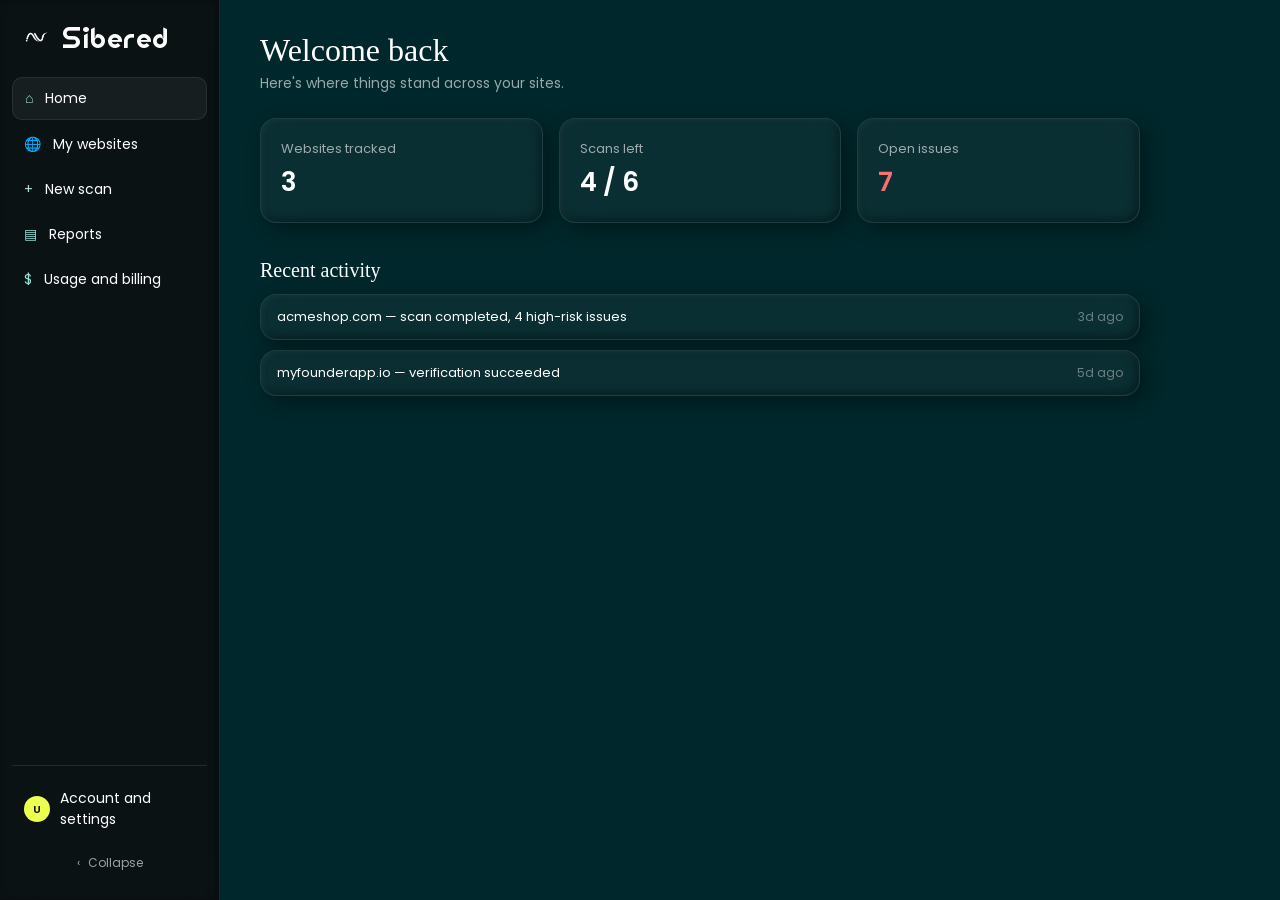
==== index.html @ 8d94bdd1 "Yup" ====
<!doctype html>
<html lang="en">
<head>
<meta charset="UTF-8">
<meta name="viewport" content="width=device-width, initial-scale=1.0">
<title>Sibered — Home</title>
<link rel="preconnect" href="https://fonts.googleapis.com">
<link href="https://fonts.googleapis.com/css2?family=Poppins:wght@300;400;500;600;700&display=swap" rel="stylesheet">
<link rel="stylesheet" href="style.css">
</head>
<body>
<div class="app">
  <aside class="sidebar" id="sidebar">
    <div class="logo-row"><img src="logo.png" alt="Sibered"><span class="wordmark">Sibered</span></div>
    <nav class="nav">
      <a href="index.html" class="active"><span class="icon">⌂</span><span class="label">Home</span></a>
      <a href="websites.html"><span class="icon">🌐</span><span class="label">My websites</span></a>
      <a href="add-website.html"><span class="icon">+</span><span class="label">New scan</span></a>
      <a href="reports.html"><span class="icon">▤</span><span class="label">Reports</span></a>
      <a href="billing.html"><span class="icon">$</span><span class="label">Usage and billing</span></a>
    </nav>
    <div class="sidebar-bottom">
      <a href="settings.html" class="account-link"><div class="avatar">U</div><span class="label">Account and settings</span></a>
      <button class="collapse-btn" id="collapseBtn"><span>‹</span><span class="label">Collapse</span></button>
    </div>
  </aside>

  <main class="main">
    <h1>Welcome back</h1>
    <p class="subtitle">Here's where things stand across your sites.</p>

    <div class="grid-3" style="margin-bottom:36px;">
      <div class="card"><div class="stat-label">Websites tracked</div><div class="stat-value">3</div></div>
      <div class="card"><div class="stat-label">Scans left</div><div class="stat-value">4 / 6</div></div>
      <div class="card"><div class="stat-label">Open issues</div><div class="stat-value danger">7</div></div>
    </div>

    <h2 style="font-size:20px; margin-bottom:12px;">Recent activity</h2>
    <div class="card list-row" style="margin-bottom:10px;">
      <span style="font-size:13px;">acmeshop.com — scan completed, 4 high-risk issues</span>
      <span style="font-size:12px; color:rgba(255,255,255,0.4);">3d ago</span>
    </div>
    <div class="card list-row">
      <span style="font-size:13px;">myfounderapp.io — verification succeeded</span>
      <span style="font-size:12px; color:rgba(255,255,255,0.4);">5d ago</span>
    </div>
  </main>
</div>
<script src="script.js"></script>
</body>
</html>
---- style.css ----
@font-face {
  font-family: 'Donato';
  src: url('donato-regular.ttf') format('truetype');
}

:root {
  --base: #00272B;
  --charcoal: #0E0E10;
  --plum: #32202F;
  --lime: #EDFF4F;
  --turquoise: #99E1D9;
}

* { box-sizing: border-box; }

html, body {
  margin: 0;
  padding: 0;
  background: var(--base);
  color: #FFFFFF;
  font-family: 'Poppins', sans-serif;
}

h1, h2 {
  font-family: 'Times New Roman', 'Times New Roman MT', serif;
  font-weight: 400;
  margin: 0;
}

a { color: inherit; text-decoration: none; }

.app {
  display: flex;
  min-height: 100vh;
}

/* ---------- Sidebar ---------- */
.sidebar {
  width: 220px;
  min-width: 220px;
  height: 100vh;
  position: sticky;
  top: 0;
  display: flex;
  flex-direction: column;
  background: rgba(14, 14, 16, 0.8);
  backdrop-filter: blur(18px);
  border-right: 1px solid rgba(255,255,255,0.08);
  box-shadow: inset -3px 0 8px rgba(0,0,0,0.3);
  transition: width 0.25s ease, min-width 0.25s ease;
  padding: 20px 12px;
}
.sidebar.collapsed { width: 76px; min-width: 76px; }

.logo-row {
  display: flex;
  align-items: center;
  gap: 10px;
  padding: 0 8px 24px;
}
.logo-row img { width: 32px; height: 32px; flex-shrink: 0; }
.logo-row .wordmark {
  font-family: 'Donato', sans-serif;
  font-size: 20px;
  letter-spacing: 0.5px;
  white-space: nowrap;
  overflow: hidden;
}
.sidebar.collapsed .wordmark { display: none; }

.nav { display: flex; flex-direction: column; gap: 4px; flex: 1; }
.nav a {
  display: flex;
  align-items: center;
  gap: 12px;
  padding: 10px 12px;
  border-radius: 10px;
  font-size: 14px;
  color: #fff;
}
.nav a:hover { background: rgba(255,255,255,0.05); }
.nav a.active {
  background: rgba(255,255,255,0.05);
  border: 1px solid rgba(255,255,255,0.08);
}
.nav a .icon { color: var(--turquoise); flex-shrink: 0; }
.sidebar.collapsed .nav a span.label { display: none; }

.sidebar-bottom {
  border-top: 1px solid rgba(255,255,255,0.1);
  padding-top: 12px;
  display: flex;
  flex-direction: column;
  gap: 6px;
}
.account-link {
  display: flex;
  align-items: center;
  gap: 10px;
  padding: 10px 12px;
  border-radius: 10px;
  font-size: 14px;
}
.account-link:hover { background: rgba(255,255,255,0.05); }
.avatar {
  width: 26px; height: 26px; border-radius: 50%;
  background: var(--lime); color: var(--charcoal);
  display: flex; align-items: center; justify-content: center;
  font-size: 11px; font-weight: 600; flex-shrink: 0;
}
.sidebar.collapsed .account-link span.label { display: none; }

.collapse-btn {
  display: flex; align-items: center; justify-content: center; gap: 8px;
  padding: 8px 12px; border-radius: 10px; font-size: 12px;
  color: rgba(255,255,255,0.6); background: none; border: none; cursor: pointer;
  width: 100%; font-family: inherit;
}
.collapse-btn:hover { color: #fff; background: rgba(255,255,255,0.05); }

/* ---------- Main content ---------- */
.main { flex: 1; padding: 32px 40px; max-width: 960px; }
.subtitle { color: rgba(255,255,255,0.6); font-size: 14px; margin: 4px 0 24px; }

/* ---------- Clay + glass surface ---------- */
.card {
  background: rgba(255,255,255,0.04);
  backdrop-filter: blur(18px);
  border: 1px solid rgba(255,255,255,0.08);
  border-radius: 16px;
  box-shadow:
    inset 2px 2px 6px rgba(255,255,255,0.05),
    inset -3px -3px 8px rgba(0,0,0,0.35),
    6px 6px 18px rgba(0,0,0,0.35);
  padding: 20px;
}

.btn-primary {
  background: linear-gradient(145deg, #EDFF4F, #c8dc32);
  color: var(--charcoal);
  border: none;
  border-radius: 12px;
  padding: 11px 18px;
  font-size: 14px;
  font-weight: 500;
  font-family: inherit;
  cursor: pointer;
  display: inline-flex;
  align-items: center;
  gap: 8px;
  box-shadow: 3px 3px 8px rgba(0,0,0,0.4), inset 1px 1px 2px rgba(255,255,255,0.4);
  transition: transform 0.15s ease;
}
.btn-primary:hover { transform: translateY(-1px); }
.btn-primary:active { transform: translateY(0); }
.btn-primary:disabled { opacity: 0.6; cursor: not-allowed; }

.btn-locked {
  background: rgba(255,255,255,0.05);
  color: rgba(255,255,255,0.4);
  border: none;
  border-radius: 12px;
  padding: 11px 18px;
  font-size: 14px;
  font-family: inherit;
  display: inline-flex;
  align-items: center;
  gap: 8px;
}

.grid-3 { display: grid; grid-template-columns: repeat(3, 1fr); gap: 16px; }

.stat-label { color: rgba(255,255,255,0.6); font-size: 13px; margin-bottom: 4px; }
.stat-value { font-size: 26px; font-weight: 600; }
.stat-value.danger { color: #f87171; }

.badge {
  font-size: 11px;
  padding: 3px 10px;
  border-radius: 8px;
  display: inline-block;
}
.badge.high { background: rgba(239,68,68,0.15); color: #fca5a5; }
.badge.low { background: rgba(153,225,217,0.15); color: var(--turquoise); }
.badge.medium { background: rgba(234,179,8,0.15); color: #fde047; }
.badge.unverified { background: rgba(255,255,255,0.1); color: rgba(255,255,255,0.6); }

label { font-size: 13px; color: rgba(255,255,255,0.6); display: block; margin-bottom: 6px; }
input[type="text"], select {
  width: 100%;
  background: rgba(255,255,255,0.05);
  border: 1px solid rgba(255,255,255,0.1);
  border-radius: 12px;
  padding: 10px 14px;
  font-size: 14px;
  color: #fff;
  font-family: inherit;
  margin-bottom: 16px;
}
input[type="text"]:focus, select:focus { outline: none; border-color: rgba(153,225,217,0.5); }

.checkbox-row {
  display: flex;
  align-items: flex-start;
  gap: 8px;
  font-size: 13px;
  color: rgba(255,255,255,0.7);
  margin-bottom: 20px;
}

.error-text { color: #f87171; font-size: 12px; margin: -8px 0 12px; }

.tabs { display: flex; gap: 6px; margin-bottom: 20px; }
.tab {
  font-size: 13px;
  padding: 6px 14px;
  border-radius: 8px;
  color: rgba(255,255,255,0.5);
  background: none;
  border: none;
  cursor: pointer;
  font-family: inherit;
}
.tab.active { background: rgba(255,255,255,0.1); color: #fff; font-weight: 500; }

.code-box {
  background: rgba(0,0,0,0.3);
  border-radius: 12px;
  padding: 10px 14px;
  display: flex;
  align-items: center;
  justify-content: space-between;
  margin-bottom: 20px;
  font-family: monospace;
  font-size: 12px;
  color: var(--turquoise);
}

.progress-track {
  height: 6px;
  background: rgba(255,255,255,0.1);
  border-radius: 4px;
  overflow: hidden;
}
.progress-fill {
  height: 100%;
  background: var(--lime);
  transition: width 0.6s ease;
}

.steps-row { display: flex; justify-content: space-between; margin-bottom: 20px; }
.step { flex: 1; text-align: center; }
.step-circle {
  width: 30px; height: 30px; border-radius: 50%;
  display: flex; align-items: center; justify-content: center;
  margin: 0 auto 6px;
  font-size: 13px;
  background: rgba(255,255,255,0.1);
  color: rgba(255,255,255,0.4);
}
.step-circle.done { background: var(--turquoise); color: var(--charcoal); }
.step-circle.active { background: var(--lime); color: var(--charcoal); }
.step-label { font-size: 11px; color: rgba(255,255,255,0.4); }
.step-label.on { color: #fff; }

.depth-options { display: flex; gap: 10px; margin-bottom: 20px; }
.depth-btn {
  flex: 1;
  background: rgba(255,255,255,0.05);
  border: 1px solid transparent;
  border-radius: 12px;
  padding: 12px;
  text-align: center;
  font-size: 13px;
  color: #fff;
  cursor: pointer;
  font-family: inherit;
}
.depth-btn.selected { border-color: rgba(153,225,217,0.5); background: rgba(255,255,255,0.1); font-weight: 500; }
.depth-btn.locked { color: rgba(255,255,255,0.3); cursor: not-allowed; }
.depth-time { font-size: 11px; color: rgba(255,255,255,0.4); margin-top: 2px; }

.locked-row {
  display: flex; justify-content: space-between; align-items: center;
  font-size: 13px; color: rgba(255,255,255,0.4);
  padding: 8px 0; border-bottom: 1px solid rgba(255,255,255,0.1);
}

.plan-card { position: relative; }
.plan-card.popular { border: 1px solid rgba(153,225,217,0.5); }
.popular-tag {
  position: absolute; top: -10px; left: 16px;
  background: var(--turquoise); color: var(--charcoal);
  font-size: 11px; padding: 2px 8px; border-radius: 8px; font-weight: 600;
}

.list-row {
  display: flex; justify-content: space-between; align-items: center;
  padding: 12px 16px; margin-bottom: 10px;
}
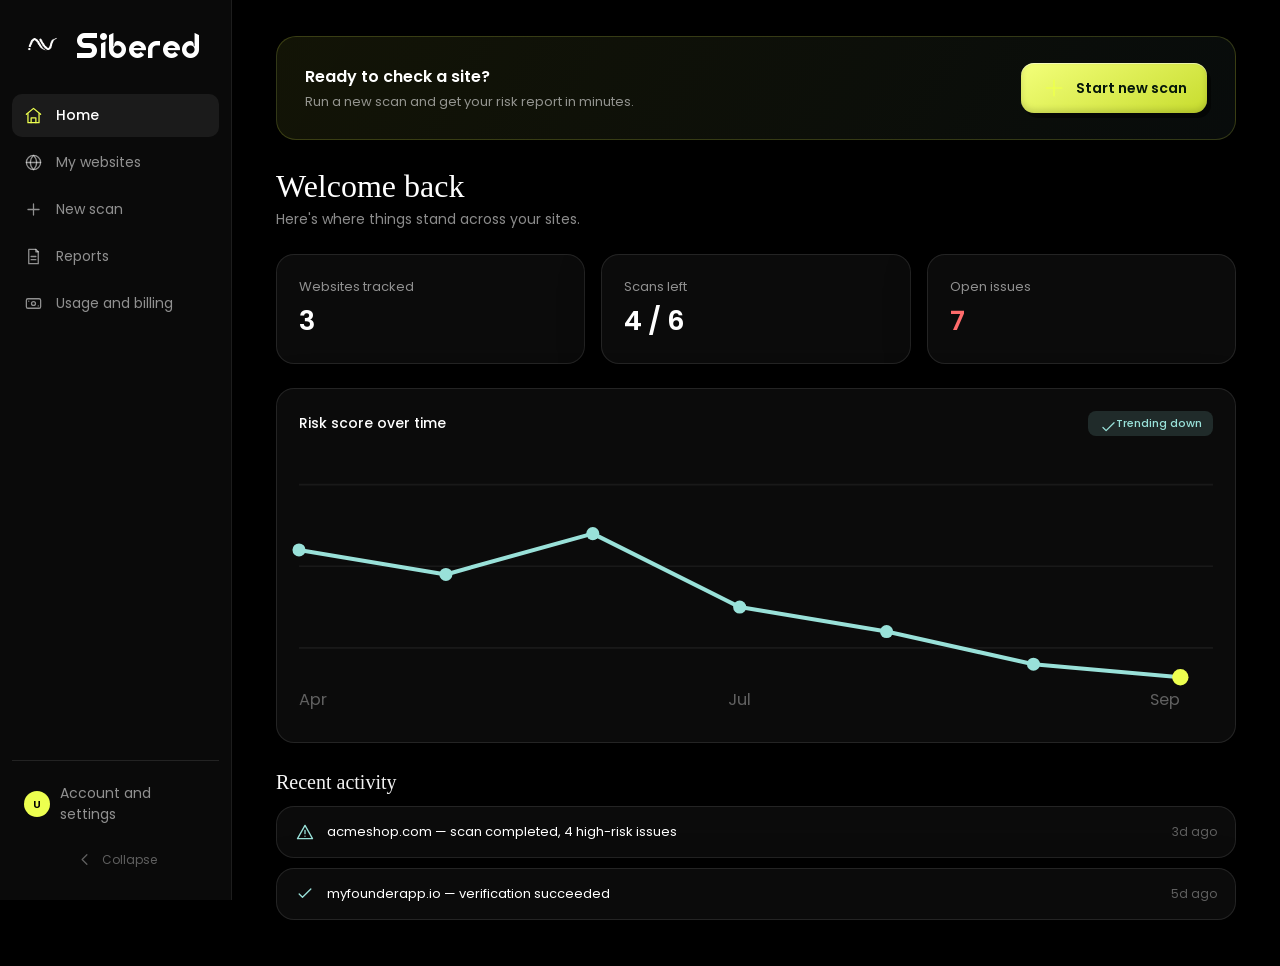
==== commit 6d0a48e1: "yuppy" ====
--- a/index.html
+++ b/index.html
@@ -13,36 +13,73 @@
   <aside class="sidebar" id="sidebar">
     <div class="logo-row"><img src="logo.png" alt="Sibered"><span class="wordmark">Sibered</span></div>
     <nav class="nav">
-      <a href="index.html" class="active"><span class="icon">⌂</span><span class="label">Home</span></a>
-      <a href="websites.html"><span class="icon">🌐</span><span class="label">My websites</span></a>
-      <a href="add-website.html"><span class="icon">+</span><span class="label">New scan</span></a>
-      <a href="reports.html"><span class="icon">▤</span><span class="label">Reports</span></a>
-      <a href="billing.html"><span class="icon">$</span><span class="label">Usage and billing</span></a>
+      <a href="index.html" class="active"><span class="icon"><svg viewBox="0 0 24 24" fill="none" stroke="currentColor" stroke-width="1.6" stroke-linecap="round" stroke-linejoin="round"><path d="M3 10.5L12 3l9 7.5"/><path d="M5 9.5V21h14V9.5"/><path d="M9 21v-6h6v6"/></svg></span><span class="label">Home</span></a>
+      <a href="websites.html"><span class="icon"><svg viewBox="0 0 24 24" fill="none" stroke="currentColor" stroke-width="1.6" stroke-linecap="round" stroke-linejoin="round"><circle cx="12" cy="12" r="9"/><path d="M3 12h18"/><path d="M12 3c2.5 2.5 4 6 4 9s-1.5 6.5-4 9c-2.5-2.5-4-6-4-9s1.5-6.5 4-9z"/></svg></span><span class="label">My websites</span></a>
+      <a href="add-website.html"><span class="icon"><svg viewBox="0 0 24 24" fill="none" stroke="currentColor" stroke-width="1.6" stroke-linecap="round" stroke-linejoin="round"><path d="M12 5v14M5 12h14"/></svg></span><span class="label">New scan</span></a>
+      <a href="reports.html"><span class="icon"><svg viewBox="0 0 24 24" fill="none" stroke="currentColor" stroke-width="1.6" stroke-linecap="round" stroke-linejoin="round"><path d="M6 3h9l3 3v15H6z"/><path d="M15 3v3h3"/><path d="M9 12h6M9 16h6"/></svg></span><span class="label">Reports</span></a>
+      <a href="billing.html"><span class="icon"><svg viewBox="0 0 24 24" fill="none" stroke="currentColor" stroke-width="1.6" stroke-linecap="round" stroke-linejoin="round"><rect x="3" y="6" width="18" height="12" rx="2"/><circle cx="12" cy="12" r="2.5"/><path d="M6 9h.01M18 15h.01"/></svg></span><span class="label">Usage and billing</span></a>
     </nav>
     <div class="sidebar-bottom">
       <a href="settings.html" class="account-link"><div class="avatar">U</div><span class="label">Account and settings</span></a>
-      <button class="collapse-btn" id="collapseBtn"><span>‹</span><span class="label">Collapse</span></button>
+      <button class="collapse-btn" id="collapseBtn"><span class="icon"><svg viewBox="0 0 24 24" fill="none" stroke="currentColor" stroke-width="1.6" stroke-linecap="round" stroke-linejoin="round"><path d="M15 6l-6 6 6 6"/></svg></span><span class="label">Collapse</span></button>
     </div>
   </aside>
+  <main class="main">
+    <div class="cta-banner">
+      <div>
+        <div style="font-weight:600; font-size:16px; margin-bottom:3px;">Ready to check a site?</div>
+        <div style="font-size:13px; color:var(--muted);">Run a new scan and get your risk report in minutes.</div>
+      </div>
+      <a href="add-website.html" class="btn-primary"><span class="icon"><svg viewBox="0 0 24 24" fill="none" stroke="currentColor" stroke-width="1.6" stroke-linecap="round" stroke-linejoin="round"><path d="M12 5v14M5 12h14"/></svg></span>Start new scan</a>
+    </div>
 
-  <main class="main">
     <h1>Welcome back</h1>
     <p class="subtitle">Here's where things stand across your sites.</p>
 
-    <div class="grid-3" style="margin-bottom:36px;">
+    <div class="grid-3" style="margin-bottom:24px;">
       <div class="card"><div class="stat-label">Websites tracked</div><div class="stat-value">3</div></div>
       <div class="card"><div class="stat-label">Scans left</div><div class="stat-value">4 / 6</div></div>
       <div class="card"><div class="stat-label">Open issues</div><div class="stat-value danger">7</div></div>
     </div>
 
+    <div class="card" style="margin-bottom:28px;">
+      <div style="display:flex; justify-content:space-between; align-items:center; margin-bottom:16px;">
+        <div style="font-size:14px; font-weight:500;">Risk score over time</div>
+        <span class="badge low"><span class="icon" style="width:12px;height:12px;"><svg viewBox="0 0 24 24" fill="none" stroke="currentColor" stroke-width="1.6" stroke-linecap="round" stroke-linejoin="round"><path d="M5 12l4 4 10-10"/></svg></span>Trending down</span>
+      </div>
+      <svg viewBox="0 0 560 160" style="width:100%; height:auto; overflow:visible;">
+        <line x1="0" y1="20" x2="560" y2="20" stroke="rgba(255,255,255,0.06)"/>
+        <line x1="0" y1="70" x2="560" y2="70" stroke="rgba(255,255,255,0.06)"/>
+        <line x1="0" y1="120" x2="560" y2="120" stroke="rgba(255,255,255,0.06)"/>
+        <polyline points="0,60 90,75 180,50 270,95 360,110 450,130 540,138"
+          fill="none" stroke="#99E1D9" stroke-width="2.5" stroke-linecap="round" stroke-linejoin="round"/>
+        <circle cx="0" cy="60" r="4" fill="#99E1D9"/>
+        <circle cx="90" cy="75" r="4" fill="#99E1D9"/>
+        <circle cx="180" cy="50" r="4" fill="#99E1D9"/>
+        <circle cx="270" cy="95" r="4" fill="#99E1D9"/>
+        <circle cx="360" cy="110" r="4" fill="#99E1D9"/>
+        <circle cx="450" cy="130" r="4" fill="#99E1D9"/>
+        <circle cx="540" cy="138" r="5" fill="#EDFF4F"/>
+        <text x="0" y="155" font-size="10" fill="rgba(255,255,255,0.35)">Apr</text>
+        <text x="270" y="155" font-size="10" fill="rgba(255,255,255,0.35)" text-anchor="middle">Jul</text>
+        <text x="540" y="155" font-size="10" fill="rgba(255,255,255,0.35)" text-anchor="end">Sep</text>
+      </svg>
+    </div>
+
     <h2 style="font-size:20px; margin-bottom:12px;">Recent activity</h2>
     <div class="card list-row" style="margin-bottom:10px;">
-      <span style="font-size:13px;">acmeshop.com — scan completed, 4 high-risk issues</span>
-      <span style="font-size:12px; color:rgba(255,255,255,0.4);">3d ago</span>
+      <div style="display:flex; align-items:center; gap:12px;">
+        <span class="icon" style="color:#ff9b9b;"><svg viewBox="0 0 24 24" fill="none" stroke="currentColor" stroke-width="1.6" stroke-linecap="round" stroke-linejoin="round"><path d="M12 4l9 16H3z"/><path d="M12 10v4M12 17h.01"/></svg></span>
+        <span style="font-size:13px;">acmeshop.com — scan completed, 4 high-risk issues</span>
+      </div>
+      <span style="font-size:12px; color:var(--faint);">3d ago</span>
     </div>
     <div class="card list-row">
-      <span style="font-size:13px;">myfounderapp.io — verification succeeded</span>
-      <span style="font-size:12px; color:rgba(255,255,255,0.4);">5d ago</span>
+      <div style="display:flex; align-items:center; gap:12px;">
+        <span class="icon"><svg viewBox="0 0 24 24" fill="none" stroke="currentColor" stroke-width="1.6" stroke-linecap="round" stroke-linejoin="round"><path d="M5 12l4 4 10-10"/></svg></span>
+        <span style="font-size:13px;">myfounderapp.io — verification succeeded</span>
+      </div>
+      <span style="font-size:12px; color:var(--faint);">5d ago</span>
     </div>
   </main>
 </div>
--- a/style.css
+++ b/style.css
@@ -4,11 +4,13 @@
 }
 
 :root {
-  --base: #00272B;
-  --charcoal: #0E0E10;
-  --plum: #32202F;
+  --bg: #000000;
+  --panel: #0A0A0A;
   --lime: #EDFF4F;
   --turquoise: #99E1D9;
+  --white: #FFFFFF;
+  --muted: rgba(255,255,255,0.55);
+  --faint: rgba(255,255,255,0.35);
 }
 
 * { box-sizing: border-box; }
@@ -16,8 +18,8 @@
 html, body {
   margin: 0;
   padding: 0;
-  background: var(--base);
-  color: #FFFFFF;
+  background: var(--bg);
+  color: var(--white);
   font-family: 'Poppins', sans-serif;
 }
 
@@ -29,39 +31,42 @@
 
 a { color: inherit; text-decoration: none; }
 
-.app {
-  display: flex;
-  min-height: 100vh;
+.app { display: flex; min-height: 100vh; }
+
+/* ---------- Icons ---------- */
+.icon svg {
+  width: 19px; height: 19px;
+  stroke: currentColor; fill: none;
+  stroke-width: 1.6; stroke-linecap: round; stroke-linejoin: round;
+  display: block;
 }
 
 /* ---------- Sidebar ---------- */
 .sidebar {
-  width: 220px;
-  min-width: 220px;
+  width: 232px;
+  min-width: 232px;
   height: 100vh;
   position: sticky;
   top: 0;
   display: flex;
   flex-direction: column;
-  background: rgba(14, 14, 16, 0.8);
-  backdrop-filter: blur(18px);
+  background: var(--panel);
   border-right: 1px solid rgba(255,255,255,0.08);
-  box-shadow: inset -3px 0 8px rgba(0,0,0,0.3);
   transition: width 0.25s ease, min-width 0.25s ease;
-  padding: 20px 12px;
-}
-.sidebar.collapsed { width: 76px; min-width: 76px; }
+  padding: 22px 12px;
+}
+.sidebar.collapsed { width: 84px; min-width: 84px; }
 
 .logo-row {
   display: flex;
   align-items: center;
-  gap: 10px;
-  padding: 0 8px 24px;
-}
-.logo-row img { width: 32px; height: 32px; flex-shrink: 0; }
+  gap: 12px;
+  padding: 0 8px 28px;
+}
+.logo-row img { width: 44px; height: 44px; flex-shrink: 0; object-fit: contain; }
 .logo-row .wordmark {
   font-family: 'Donato', sans-serif;
-  font-size: 20px;
+  font-size: 24px;
   letter-spacing: 0.5px;
   white-space: nowrap;
   overflow: hidden;
@@ -72,18 +77,20 @@
 .nav a {
   display: flex;
   align-items: center;
-  gap: 12px;
-  padding: 10px 12px;
+  gap: 13px;
+  padding: 11px 12px;
   border-radius: 10px;
   font-size: 14px;
+  color: var(--muted);
+}
+.nav a:hover { background: rgba(255,255,255,0.05); color: #fff; }
+.nav a.active {
+  background: rgba(255,255,255,0.07);
   color: #fff;
-}
-.nav a:hover { background: rgba(255,255,255,0.05); }
-.nav a.active {
-  background: rgba(255,255,255,0.05);
-  border: 1px solid rgba(255,255,255,0.08);
-}
-.nav a .icon { color: var(--turquoise); flex-shrink: 0; }
+  font-weight: 500;
+}
+.nav a.active .icon { color: var(--lime); }
+.sidebar.collapsed .nav a { justify-content: center; }
 .sidebar.collapsed .nav a span.label { display: none; }
 
 .sidebar-bottom {
@@ -100,122 +107,190 @@
   padding: 10px 12px;
   border-radius: 10px;
   font-size: 14px;
-}
-.account-link:hover { background: rgba(255,255,255,0.05); }
+  color: var(--muted);
+}
+.account-link:hover { background: rgba(255,255,255,0.05); color: #fff; }
 .avatar {
   width: 26px; height: 26px; border-radius: 50%;
-  background: var(--lime); color: var(--charcoal);
+  background: var(--lime); color: #000;
   display: flex; align-items: center; justify-content: center;
   font-size: 11px; font-weight: 600; flex-shrink: 0;
 }
+.sidebar.collapsed .account-link { justify-content: center; }
 .sidebar.collapsed .account-link span.label { display: none; }
 
 .collapse-btn {
   display: flex; align-items: center; justify-content: center; gap: 8px;
-  padding: 8px 12px; border-radius: 10px; font-size: 12px;
-  color: rgba(255,255,255,0.6); background: none; border: none; cursor: pointer;
+  padding: 9px 12px; border-radius: 10px; font-size: 12px;
+  color: var(--faint); background: none; border: none; cursor: pointer;
   width: 100%; font-family: inherit;
 }
 .collapse-btn:hover { color: #fff; background: rgba(255,255,255,0.05); }
+.sidebar.collapsed .collapse-btn .icon { transform: rotate(180deg); }
 
 /* ---------- Main content ---------- */
-.main { flex: 1; padding: 32px 40px; max-width: 960px; }
-.subtitle { color: rgba(255,255,255,0.6); font-size: 14px; margin: 4px 0 24px; }
-
-/* ---------- Clay + glass surface ---------- */
+.main { flex: 1; padding: 36px 44px; }
+.subtitle { color: var(--muted); font-size: 14px; margin: 4px 0 24px; }
+.centered { display: flex; align-items: center; justify-content: center; min-height: calc(100vh - 72px); }
+
+/* ---------- Glass card ---------- */
 .card {
-  background: rgba(255,255,255,0.04);
-  backdrop-filter: blur(18px);
-  border: 1px solid rgba(255,255,255,0.08);
-  border-radius: 16px;
-  box-shadow:
-    inset 2px 2px 6px rgba(255,255,255,0.05),
-    inset -3px -3px 8px rgba(0,0,0,0.35),
-    6px 6px 18px rgba(0,0,0,0.35);
-  padding: 20px;
-}
-
+  background: rgba(255,255,255,0.045);
+  backdrop-filter: blur(24px);
+  -webkit-backdrop-filter: blur(24px);
+  border: 1px solid rgba(255,255,255,0.1);
+  border-radius: 18px;
+  box-shadow: 0 10px 40px rgba(0,0,0,0.45);
+  padding: 22px;
+}
+
+/* ---------- Clay buttons (clay style lives ONLY here) ---------- */
 .btn-primary {
-  background: linear-gradient(145deg, #EDFF4F, #c8dc32);
-  color: var(--charcoal);
+  background: linear-gradient(150deg, #F3FF7A, #C7DC2E);
+  color: #06170a;
   border: none;
-  border-radius: 12px;
-  padding: 11px 18px;
-  font-size: 14px;
-  font-weight: 500;
+  border-radius: 13px;
+  padding: 12px 20px;
+  font-size: 14px;
+  font-weight: 600;
   font-family: inherit;
   cursor: pointer;
   display: inline-flex;
   align-items: center;
-  gap: 8px;
-  box-shadow: 3px 3px 8px rgba(0,0,0,0.4), inset 1px 1px 2px rgba(255,255,255,0.4);
-  transition: transform 0.15s ease;
-}
-.btn-primary:hover { transform: translateY(-1px); }
-.btn-primary:active { transform: translateY(0); }
-.btn-primary:disabled { opacity: 0.6; cursor: not-allowed; }
+  gap: 9px;
+  box-shadow:
+    4px 5px 0 rgba(0,0,0,0.5),
+    inset 0 1px 0 rgba(255,255,255,0.5),
+    inset 0 -3px 6px rgba(0,0,0,0.15);
+  transition: transform 0.12s ease, box-shadow 0.12s ease;
+}
+.btn-primary:hover { transform: translateY(-2px); box-shadow: 5px 7px 0 rgba(0,0,0,0.5), inset 0 1px 0 rgba(255,255,255,0.5); }
+.btn-primary:active { transform: translateY(0); box-shadow: 2px 2px 0 rgba(0,0,0,0.5); }
+.btn-primary:disabled { opacity: 0.55; cursor: not-allowed; transform: none; }
+
+.btn-secondary {
+  background: linear-gradient(150deg, #1a1a1a, #060606);
+  color: #fff;
+  border: 1px solid rgba(255,255,255,0.12);
+  border-radius: 13px;
+  padding: 12px 20px;
+  font-size: 14px;
+  font-weight: 500;
+  font-family: inherit;
+  cursor: pointer;
+  display: inline-flex;
+  align-items: center;
+  gap: 9px;
+  box-shadow: 4px 5px 0 rgba(0,0,0,0.4), inset 0 1px 0 rgba(255,255,255,0.06);
+  transition: transform 0.12s ease;
+}
+.btn-secondary:hover { transform: translateY(-2px); }
 
 .btn-locked {
-  background: rgba(255,255,255,0.05);
-  color: rgba(255,255,255,0.4);
-  border: none;
-  border-radius: 12px;
-  padding: 11px 18px;
+  background: #0d0d0d;
+  color: var(--faint);
+  border: 1px solid rgba(255,255,255,0.07);
+  border-radius: 13px;
+  padding: 12px 20px;
   font-size: 14px;
   font-family: inherit;
   display: inline-flex;
   align-items: center;
-  gap: 8px;
+  gap: 9px;
 }
 
 .grid-3 { display: grid; grid-template-columns: repeat(3, 1fr); gap: 16px; }
 
-.stat-label { color: rgba(255,255,255,0.6); font-size: 13px; margin-bottom: 4px; }
-.stat-value { font-size: 26px; font-weight: 600; }
-.stat-value.danger { color: #f87171; }
+.stat-label { color: var(--muted); font-size: 13px; margin-bottom: 4px; }
+.stat-value { font-size: 27px; font-weight: 600; }
+.stat-value.danger { color: #ff6b6b; }
+.stat-value.accent { color: var(--turquoise); }
 
 .badge {
   font-size: 11px;
-  padding: 3px 10px;
+  padding: 4px 11px;
   border-radius: 8px;
-  display: inline-block;
-}
-.badge.high { background: rgba(239,68,68,0.15); color: #fca5a5; }
+  display: inline-flex;
+  align-items: center;
+  gap: 5px;
+  font-weight: 500;
+}
+.badge.high { background: rgba(255,107,107,0.15); color: #ff9b9b; }
 .badge.low { background: rgba(153,225,217,0.15); color: var(--turquoise); }
-.badge.medium { background: rgba(234,179,8,0.15); color: #fde047; }
-.badge.unverified { background: rgba(255,255,255,0.1); color: rgba(255,255,255,0.6); }
-
-label { font-size: 13px; color: rgba(255,255,255,0.6); display: block; margin-bottom: 6px; }
+.badge.medium { background: rgba(253,224,71,0.15); color: #fde047; }
+.badge.unverified { background: rgba(255,255,255,0.08); color: var(--muted); }
+
+/* ---------- CTA banner ---------- */
+.cta-banner {
+  background: linear-gradient(120deg, rgba(237,255,79,0.08), rgba(153,225,217,0.05));
+  border: 1px solid rgba(237,255,79,0.18);
+  border-radius: 20px;
+  padding: 26px 28px;
+  display: flex;
+  justify-content: space-between;
+  align-items: center;
+  margin-bottom: 28px;
+}
+.cta-banner .icon svg { width: 26px; height: 26px; color: var(--lime); }
+
+/* ---------- Forms ---------- */
+label { font-size: 13px; color: var(--muted); display: block; margin-bottom: 6px; }
 input[type="text"], select {
   width: 100%;
   background: rgba(255,255,255,0.05);
-  border: 1px solid rgba(255,255,255,0.1);
+  border: 1px solid rgba(255,255,255,0.12);
   border-radius: 12px;
-  padding: 10px 14px;
+  padding: 11px 14px;
   font-size: 14px;
   color: #fff;
   font-family: inherit;
-  margin-bottom: 16px;
-}
-input[type="text"]:focus, select:focus { outline: none; border-color: rgba(153,225,217,0.5); }
+  margin-bottom: 18px;
+}
+input[type="text"]:focus, select:focus { outline: none; border-color: rgba(153,225,217,0.6); }
 
 .checkbox-row {
   display: flex;
   align-items: flex-start;
   gap: 8px;
   font-size: 13px;
-  color: rgba(255,255,255,0.7);
-  margin-bottom: 20px;
-}
-
-.error-text { color: #f87171; font-size: 12px; margin: -8px 0 12px; }
-
+  color: var(--muted);
+  margin-bottom: 22px;
+}
+
+.error-text { color: #ff6b6b; font-size: 12px; margin: -10px 0 14px; }
+
+/* ---------- Two-column feature layout (add website) ---------- */
+.split-card {
+  display: grid;
+  grid-template-columns: 1fr 1fr;
+  gap: 0;
+  overflow: hidden;
+  max-width: 780px;
+  width: 100%;
+  padding: 0 !important;
+}
+.split-left { padding: 32px; }
+.split-right {
+  background: linear-gradient(160deg, rgba(153,225,217,0.08), rgba(237,255,79,0.05));
+  border-left: 1px solid rgba(255,255,255,0.08);
+  padding: 32px;
+  display: flex;
+  flex-direction: column;
+  justify-content: center;
+  gap: 18px;
+}
+.feature-row { display: flex; gap: 12px; align-items: flex-start; }
+.feature-row .icon { color: var(--turquoise); margin-top: 2px; flex-shrink: 0; }
+.feature-row .ftitle { font-size: 13px; font-weight: 500; margin-bottom: 2px; }
+.feature-row .fdesc { font-size: 12px; color: var(--muted); }
+
+/* ---------- Tabs / code box ---------- */
 .tabs { display: flex; gap: 6px; margin-bottom: 20px; }
 .tab {
   font-size: 13px;
-  padding: 6px 14px;
-  border-radius: 8px;
-  color: rgba(255,255,255,0.5);
+  padding: 7px 14px;
+  border-radius: 9px;
+  color: var(--muted);
   background: none;
   border: none;
   cursor: pointer;
@@ -224,9 +299,10 @@
 .tab.active { background: rgba(255,255,255,0.1); color: #fff; font-weight: 500; }
 
 .code-box {
-  background: rgba(0,0,0,0.3);
+  background: #000;
+  border: 1px solid rgba(255,255,255,0.08);
   border-radius: 12px;
-  padding: 10px 14px;
+  padding: 12px 14px;
   display: flex;
   align-items: center;
   justify-content: space-between;
@@ -234,67 +310,66 @@
   font-family: monospace;
   font-size: 12px;
   color: var(--turquoise);
-}
-
-.progress-track {
-  height: 6px;
-  background: rgba(255,255,255,0.1);
-  border-radius: 4px;
-  overflow: hidden;
-}
-.progress-fill {
-  height: 100%;
-  background: var(--lime);
-  transition: width 0.6s ease;
-}
-
-.steps-row { display: flex; justify-content: space-between; margin-bottom: 20px; }
+  gap: 10px;
+}
+
+/* ---------- Progress / steps ---------- */
+.progress-track { height: 6px; background: rgba(255,255,255,0.1); border-radius: 4px; overflow: hidden; }
+.progress-fill { height: 100%; background: var(--lime); transition: width 0.6s ease; }
+
+.steps-row { display: flex; justify-content: space-between; margin-bottom: 22px; }
 .step { flex: 1; text-align: center; }
 .step-circle {
-  width: 30px; height: 30px; border-radius: 50%;
+  width: 32px; height: 32px; border-radius: 50%;
   display: flex; align-items: center; justify-content: center;
-  margin: 0 auto 6px;
+  margin: 0 auto 7px;
   font-size: 13px;
-  background: rgba(255,255,255,0.1);
-  color: rgba(255,255,255,0.4);
-}
-.step-circle.done { background: var(--turquoise); color: var(--charcoal); }
-.step-circle.active { background: var(--lime); color: var(--charcoal); }
-.step-label { font-size: 11px; color: rgba(255,255,255,0.4); }
+  background: rgba(255,255,255,0.08);
+  color: var(--faint);
+}
+.step-circle.done { background: var(--turquoise); color: #000; }
+.step-circle.active { background: var(--lime); color: #000; }
+.step-label { font-size: 11px; color: var(--faint); }
 .step-label.on { color: #fff; }
 
 .depth-options { display: flex; gap: 10px; margin-bottom: 20px; }
 .depth-btn {
   flex: 1;
-  background: rgba(255,255,255,0.05);
-  border: 1px solid transparent;
-  border-radius: 12px;
-  padding: 12px;
+  background: rgba(255,255,255,0.04);
+  border: 1px solid rgba(255,255,255,0.08);
+  border-radius: 13px;
+  padding: 14px 10px;
   text-align: center;
   font-size: 13px;
   color: #fff;
   cursor: pointer;
   font-family: inherit;
 }
-.depth-btn.selected { border-color: rgba(153,225,217,0.5); background: rgba(255,255,255,0.1); font-weight: 500; }
-.depth-btn.locked { color: rgba(255,255,255,0.3); cursor: not-allowed; }
-.depth-time { font-size: 11px; color: rgba(255,255,255,0.4); margin-top: 2px; }
+.depth-btn.selected { border-color: rgba(153,225,217,0.6); background: rgba(153,225,217,0.08); font-weight: 500; }
+.depth-btn.locked { color: var(--faint); cursor: not-allowed; }
+.depth-time { font-size: 11px; color: var(--faint); margin-top: 3px; }
 
 .locked-row {
   display: flex; justify-content: space-between; align-items: center;
-  font-size: 13px; color: rgba(255,255,255,0.4);
-  padding: 8px 0; border-bottom: 1px solid rgba(255,255,255,0.1);
-}
-
+  font-size: 13px; color: var(--faint);
+  padding: 10px 0; border-bottom: 1px solid rgba(255,255,255,0.08);
+}
+.locked-row .icon svg { width: 15px; height: 15px; }
+
+/* ---------- Plans ---------- */
 .plan-card { position: relative; }
 .plan-card.popular { border: 1px solid rgba(153,225,217,0.5); }
 .popular-tag {
-  position: absolute; top: -10px; left: 16px;
-  background: var(--turquoise); color: var(--charcoal);
-  font-size: 11px; padding: 2px 8px; border-radius: 8px; font-weight: 600;
-}
+  position: absolute; top: -11px; left: 16px;
+  background: var(--turquoise); color: #000;
+  font-size: 11px; padding: 3px 9px; border-radius: 8px; font-weight: 600;
+}
+.plan-feature { display: flex; align-items: center; gap: 7px; font-size: 12px; color: var(--muted); margin-top: 6px; }
+.plan-feature .icon svg { width: 13px; height: 13px; color: var(--turquoise); }
 
 .list-row {
   display: flex; justify-content: space-between; align-items: center;
-  padding: 12px 16px; margin-bottom: 10px;
-}
+  padding: 15px 18px; margin-bottom: 10px;
+}
+.list-row:hover { background: rgba(255,255,255,0.03); }
+.list-row .icon svg { color: var(--turquoise); width: 20px; height: 20px; }
